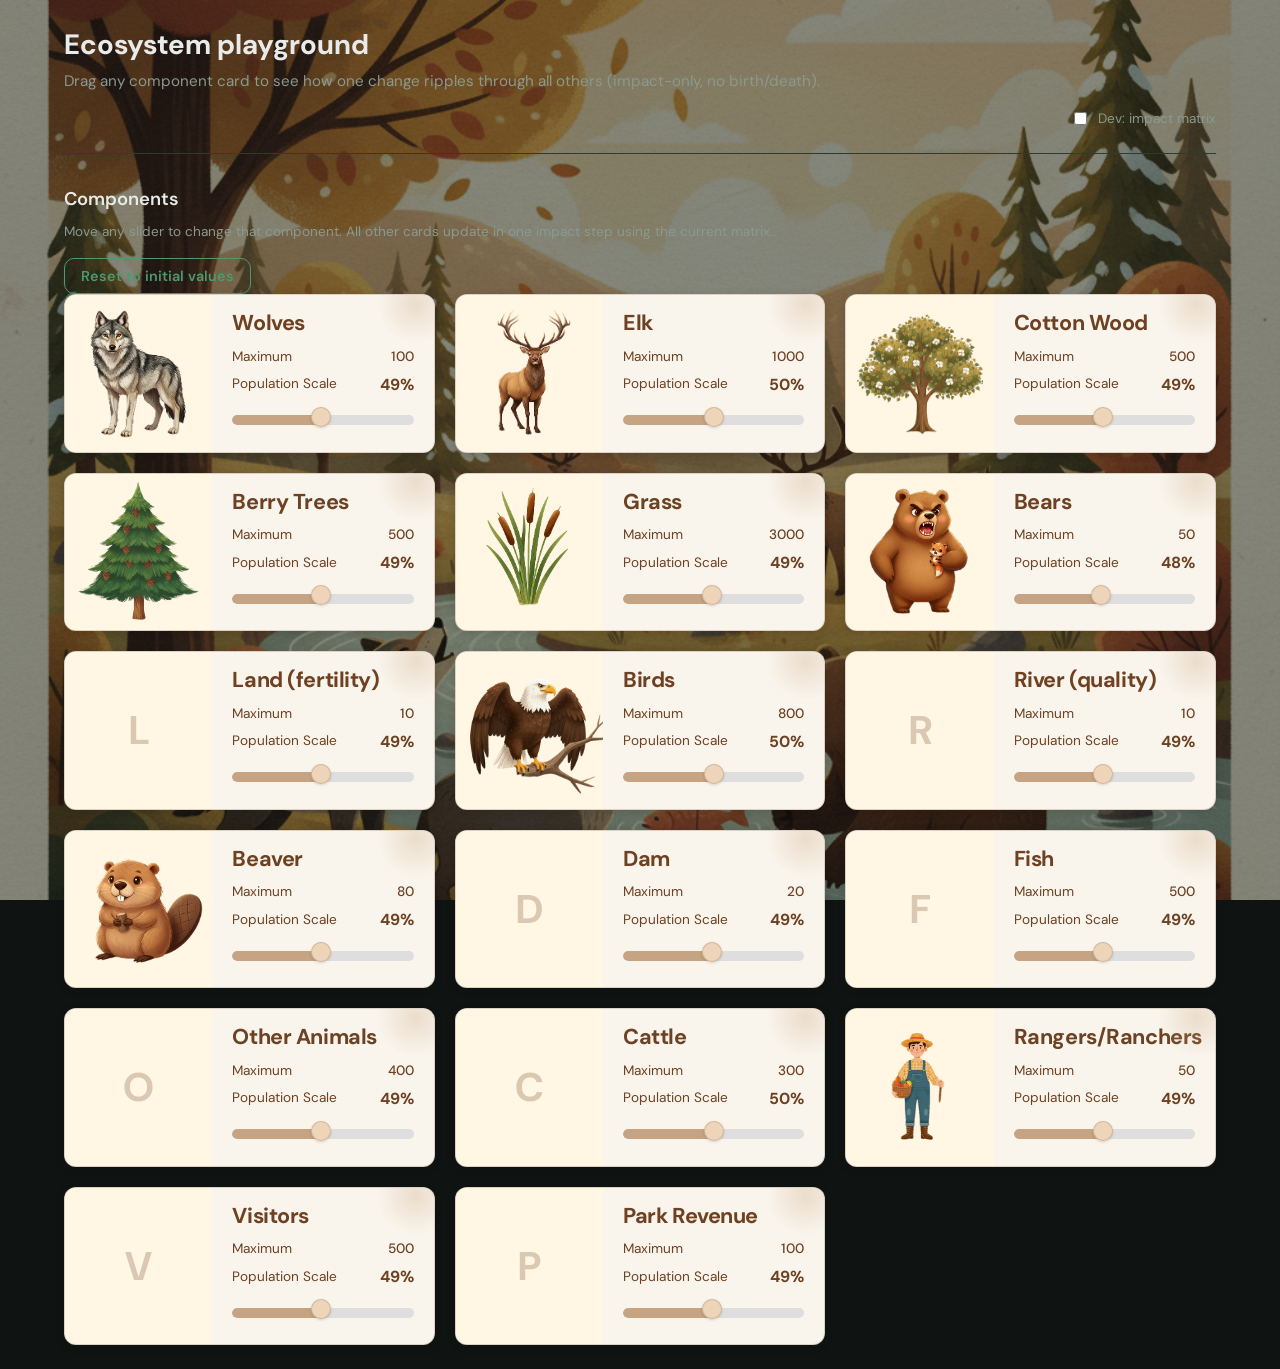
==== playground/index.html @ 6531373d "Added a new playground for the ecosystem. Add background image documentation and new card images for" ====
<!DOCTYPE html>
<html lang="en">
<head>
  <meta charset="UTF-8" />
  <meta name="viewport" content="width=device-width, initial-scale=1.0" />
  <title>Ecosystem Playground</title>
  <link rel="preconnect" href="https://fonts.googleapis.com" />
  <link rel="preconnect" href="https://fonts.gstatic.com" crossorigin />
  <link href="https://fonts.googleapis.com/css2?family=DM+Sans:ital,opsz,wght@0,9..40,400;0,9..40,600;0,9..40,700;1,9..40,400&family=JetBrains+Mono:wght@400;500&display=swap" rel="stylesheet" />
  <link rel="stylesheet" href="../styles/main.css" />
</head>
<body>
  <div class="app">
    <header class="header">
      <h1>Ecosystem playground</h1>
      <p class="tagline">Drag any component card to see how one change ripples through all others (impact-only, no birth/death).</p>
      <div class="controls-top">
        <label class="dev-toggle">
          <input type="checkbox" id="playground-dev-toggle" />
          <span>Dev: impact matrix</span>
        </label>
      </div>
    </header>

    <main class="main">
      <section class="dashboard">
        <h2>Components</h2>
        <p class="hint">Move any slider to change that component. All other cards update in one impact step using the current matrix.</p>
        <button type="button" id="playground-reset" class="btn btn-outline">Reset to initial values</button>
        <div id="playground-cards" class="component-cards"></div>
      </section>

      <section id="playground-dev-panel" class="dev-panel hidden">
        <h2>Developer: impact factors (playground)</h2>
        <p class="hint">Row = source, Column = target. Changes affect only this playground, not the main simulator.</p>
        <div class="impact-scale">
          <button type="button" id="playground-export-impact" class="btn btn-outline">
            Export playground impact matrix
          </button>
        </div>
        <div id="playground-impact-grid" class="impact-grid"></div>
      </section>
    </main>
  </div>
  <script type="module" src="./app.js"></script>
</body>
</html>
---- styles/main.css ----
/* Yellowstone Ecosystem — gamified UI */

:root {
  --bg: #0f1412;
  --surface: #1a221c;
  --surface-hover: #232d26;
  --border: #2d3b32;
  --text: #e8ebe9;
  --text-muted: #8a9a8e;
  --accent: #4a9b6e;
  --accent-dim: #3d7d5a;
  --danger: #c75c5c;
  --warn: #c9a227;
  --radius: 10px;
  --font: 'DM Sans', system-ui, sans-serif;
  --font-mono: 'JetBrains Mono', monospace;
  /* Main simulator background image (50% opacity). Change this to use a different image. */
  --simulator-bg-image: url('../assets/card-images/simulator-background.png');
  --simulator-bg-opacity: 0.5;
}

* {
  box-sizing: border-box;
}

body {
  margin: 0;
  font-family: var(--font);
  background: var(--bg);
  color: var(--text);
  line-height: 1.5;
  min-height: 100vh;
  position: relative;
}

body::before {
  content: '';
  position: fixed;
  inset: 0;
  background-image: var(--simulator-bg-image);
  background-size: cover;
  background-position: center;
  background-repeat: no-repeat;
  opacity: var(--simulator-bg-opacity);
  z-index: -1;
  pointer-events: none;
}

.app {
  max-width: 1200px;
  margin: 0 auto;
  padding: 1.5rem;
}

.header {
  margin-bottom: 2rem;
  padding-bottom: 1.5rem;
  border-bottom: 1px solid var(--border);
}

.header h1 {
  margin: 0 0 0.25rem;
  font-size: 1.75rem;
  font-weight: 700;
  color: var(--text);
}

.tagline {
  margin: 0 0 1rem;
  color: var(--text-muted);
  font-size: 0.95rem;
}

.controls-top {
  display: flex;
  flex-wrap: wrap;
  align-items: center;
  gap: 0.75rem;
}

.btn {
  padding: 0.5rem 1rem;
  border: none;
  border-radius: var(--radius);
  font-family: var(--font);
  font-weight: 600;
  font-size: 0.9rem;
  cursor: pointer;
  transition: background 0.15s, opacity 0.15s;
}

.btn:disabled {
  opacity: 0.5;
  cursor: not-allowed;
}

.btn-primary {
  background: var(--accent);
  color: #fff;
}

.btn-primary:hover:not(:disabled) {
  background: var(--accent-dim);
}

.btn-secondary {
  background: var(--surface-hover);
  color: var(--text);
}

.btn-outline {
  background: transparent;
  color: var(--accent);
  border: 1px solid var(--accent);
}

.btn-outline:hover:not(:disabled) {
  background: rgba(74, 155, 110, 0.15);
}

.sim-time {
  margin-left: 0.5rem;
  font-size: 0.9rem;
  color: var(--text-muted);
}

.sim-time strong {
  color: var(--text);
  font-family: var(--font-mono);
}

.dev-toggle {
  margin-left: auto;
  display: flex;
  align-items: center;
  gap: 0.5rem;
  font-size: 0.85rem;
  color: var(--text-muted);
  cursor: pointer;
}

.dev-toggle input {
  accent-color: var(--accent);
}

.main {
  display: flex;
  flex-direction: column;
  gap: 2rem;
}

.dashboard h2,
.dev-panel h2 {
  margin: 0 0 0.5rem;
  font-size: 1.15rem;
  font-weight: 600;
}

.hint {
  margin: 0 0 1rem;
  font-size: 0.85rem;
  color: var(--text-muted);
}

.component-cards {
  display: grid;
  grid-template-columns: repeat(auto-fill, minmax(320px, 1fr));
  gap: 1.25rem;
}

.playground {
  padding: 1.25rem 1.25rem 1.5rem;
  background: rgba(15, 20, 18, 0.8);
  border-radius: var(--radius);
  border: 1px solid var(--border);
}

/* Actor card — Figma design: image left, info + Population Scale right, warm palette */
.actor-card {
  display: flex;
  border-radius: 12px;
  overflow: hidden;
  border: 1px solid rgba(109, 65, 34, 0.2);
  box-shadow: 0 2px 10px rgba(0, 0, 0, 0.12);
  background: #f9f5ed;
  transition: box-shadow 0.2s;
}

.actor-card:hover {
  box-shadow: 0 4px 16px rgba(0, 0, 0, 0.15);
}

.actor-card-media {
  width: 40%;
  min-height: 120px;
  background: #fff6e3;
  display: flex;
  align-items: center;
  justify-content: center;
  position: relative;
  overflow: hidden;
}

.actor-card-img {
  position: absolute;
  inset: 0;
  width: 100%;
  height: 100%;
  object-fit: cover;
  display: none;
}

.actor-card-placeholder {
  font-size: 2.5rem;
  font-weight: 700;
  color: rgba(109, 65, 34, 0.25);
  font-family: var(--font);
  position: relative;
  z-index: 0;
}

.actor-card-body {
  width: 60%;
  padding: 1rem 1.25rem;
  position: relative;
}

.actor-card-body::before {
  content: '';
  position: absolute;
  top: -20%;
  right: -10%;
  width: 80px;
  height: 80px;
  background: radial-gradient(circle, rgba(210, 175, 140, 0.35) 0%, transparent 70%);
  pointer-events: none;
}

.actor-card-title {
  margin: 0 0 0.6rem;
  font-size: 1.35rem;
  font-weight: 700;
  color: #6d4122;
  letter-spacing: -0.02em;
  line-height: 1.2;
}

.actor-card-row {
  display: flex;
  justify-content: space-between;
  align-items: center;
  margin-bottom: 0.35rem;
  font-size: 0.85rem;
  color: #6d4122;
}

.actor-card-label {
  font-weight: 400;
}

.actor-card-max {
  font-weight: 500;
}

.actor-card-scale-row {
  margin-bottom: 0.5rem;
}

.actor-card-pct {
  font-size: 1rem;
  font-weight: 700;
  color: #6d4122;
}

.actor-card-slider-wrap {
  position: relative;
  margin-top: 0.5rem;
}

.actor-card-track {
  position: absolute;
  top: 50%;
  left: 0;
  right: 0;
  height: 10px;
  transform: translateY(-50%);
  background: #dedede;
  border-radius: 5px;
  overflow: hidden;
  pointer-events: none;
}

.actor-card-fill {
  height: 100%;
  background: #c5a383;
  border-radius: 5px 0 0 5px;
  transition: width 0.12s ease;
}

.actor-card-slider {
  position: relative;
  width: 100%;
  height: 24px;
  margin: 0;
  -webkit-appearance: none;
  appearance: none;
  background: transparent;
  cursor: pointer;
}

.actor-card-slider::-webkit-slider-thumb {
  -webkit-appearance: none;
  width: 20px;
  height: 20px;
  border-radius: 50%;
  background: #eed4b9;
  border: 1px solid rgba(109, 65, 34, 0.2);
  box-shadow: 0 1px 3px rgba(0, 0, 0, 0.15);
  cursor: pointer;
}

.actor-card-slider::-moz-range-thumb {
  width: 20px;
  height: 20px;
  border-radius: 50%;
  background: #eed4b9;
  border: 1px solid rgba(109, 65, 34, 0.2);
  box-shadow: 0 1px 3px rgba(0, 0, 0, 0.15);
  cursor: pointer;
}

.dev-panel {
  background: var(--surface);
  border: 1px solid var(--border);
  border-radius: var(--radius);
  padding: 1.25rem;
}

.dev-panel.hidden {
  display: none;
}

.impact-scale {
  margin-bottom: 1rem;
  display: flex;
  flex-wrap: wrap;
  align-items: center;
  gap: 0.75rem;
}

.impact-scale label {
  display: flex;
  align-items: center;
  gap: 0.5rem;
  font-size: 0.9rem;
}

.dev-panel code {
  font-family: var(--font-mono);
  font-size: 0.85em;
  background: var(--bg);
  padding: 0.1rem 0.3rem;
  border-radius: 4px;
}

.impact-scale input[type="range"] {
  flex: 1;
  max-width: 200px;
  accent-color: var(--accent);
}

.impact-grid {
  display: grid;
  gap: 2px;
  font-size: 0.7rem;
  overflow-x: auto;
}

.impact-grid .impact-row {
  display: contents;
}

.impact-grid .impact-row > * {
  min-width: 36px;
}

.impact-cell {
  padding: 0.2rem;
  text-align: center;
  background: var(--bg);
  border-radius: 4px;
  min-width: 36px;
}

.impact-cell.header {
  background: var(--surface-hover);
  font-weight: 600;
  color: var(--text-muted);
}

.impact-cell input {
  width: 100%;
  padding: 0.15rem;
  font-size: 0.65rem;
  font-family: var(--font-mono);
  background: var(--surface);
  border: 1px solid var(--border);
  border-radius: 4px;
  color: var(--text);
}

.impact-cell input:focus {
  outline: none;
  border-color: var(--accent);
}

.impact-cell.zero input {
  color: var(--text-muted);
}

/* Path impact (discrete path view) */
.path-impact-section {
  margin-top: 2rem;
  padding: 1.25rem;
  background: var(--surface);
  border: 1px solid var(--border);
  border-radius: var(--radius);
}

.path-impact-section h2 {
  margin: 0 0 0.5rem;
  font-size: 1.15rem;
}

.path-impact-controls {
  display: flex;
  flex-wrap: wrap;
  align-items: center;
  gap: 0.75rem;
  margin-bottom: 1rem;
}

.path-impact-controls label {
  display: flex;
  align-items: center;
  gap: 0.35rem;
  font-size: 0.95rem;
  color: var(--text-muted);
}

.path-impact-controls select {
  padding: 0.35rem 0.5rem;
  font-size: 0.9rem;
  background: var(--bg);
  border: 1px solid var(--border);
  border-radius: 6px;
  color: var(--text);
}

.path-impact-controls input[type="number"] {
  width: 4rem;
  padding: 0.35rem;
  font-size: 0.9rem;
  font-family: var(--font-mono);
  background: var(--bg);
  border: 1px solid var(--border);
  border-radius: 6px;
  color: var(--text);
}

.path-impact-section h3 {
  margin: 1rem 0 0.5rem;
  font-size: 1rem;
}

.path-impact-table-wrap {
  margin-bottom: 1rem;
}

.path-impact-table {
  width: 100%;
  max-width: 24rem;
  border-collapse: collapse;
  font-size: 0.85rem;
}

.path-impact-table th,
.path-impact-table td {
  padding: 0.4rem 0.6rem;
  text-align: left;
  border: 1px solid var(--border);
}

.path-impact-table thead {
  background: var(--surface-hover);
}

.path-impact-result.hidden {
  display: none;
}

.path-impact-result {
  margin-top: 0.75rem;
  font-size: 0.95rem;
}
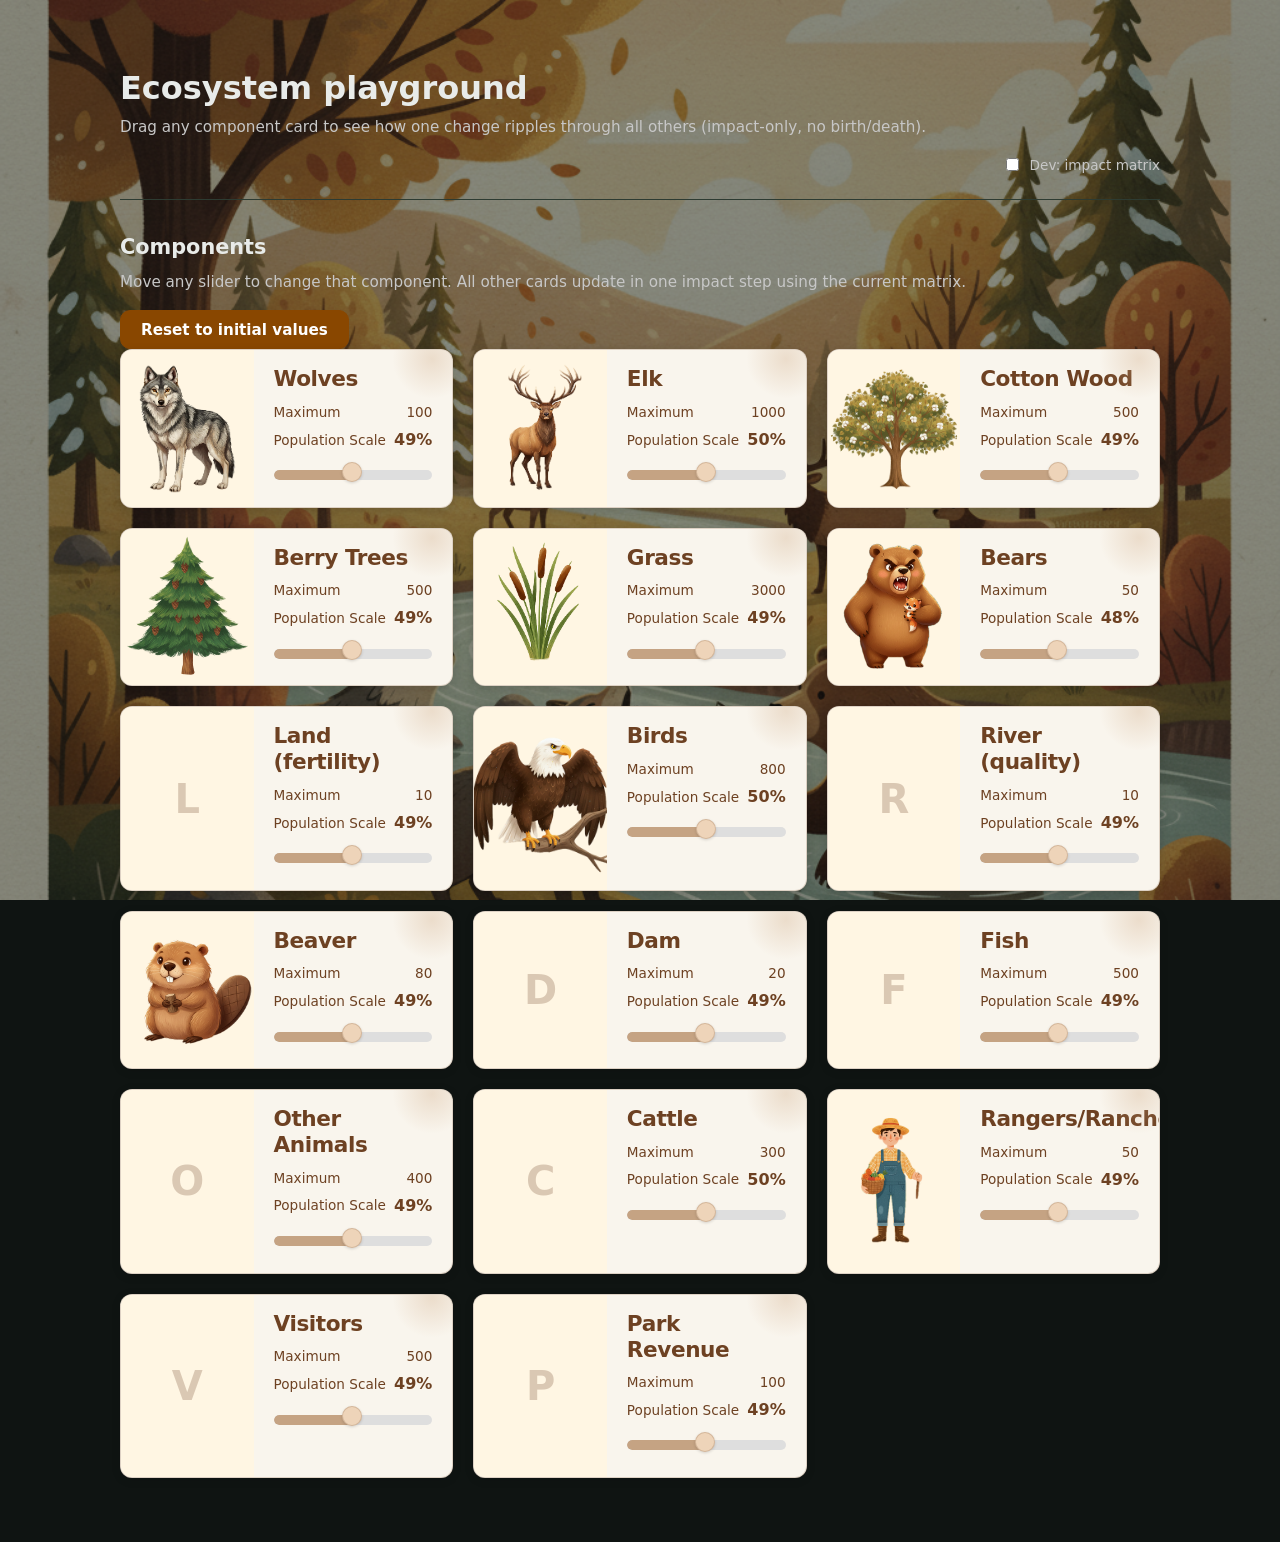
==== commit ed6eabc7: "Refactor playground layout and styles for improved usability. Update CSS variables for color scheme," ====
--- a/playground/index.html
+++ b/playground/index.html
@@ -1,48 +1,48 @@
-<!DOCTYPE html>
-<html lang="en">
-<head>
-  <meta charset="UTF-8" />
-  <meta name="viewport" content="width=device-width, initial-scale=1.0" />
-  <title>Ecosystem Playground</title>
-  <link rel="preconnect" href="https://fonts.googleapis.com" />
-  <link rel="preconnect" href="https://fonts.gstatic.com" crossorigin />
-  <link href="https://fonts.googleapis.com/css2?family=DM+Sans:ital,opsz,wght@0,9..40,400;0,9..40,600;0,9..40,700;1,9..40,400&family=JetBrains+Mono:wght@400;500&display=swap" rel="stylesheet" />
-  <link rel="stylesheet" href="../styles/main.css" />
-</head>
-<body>
-  <div class="app">
-    <header class="header">
-      <h1>Ecosystem playground</h1>
-      <p class="tagline">Drag any component card to see how one change ripples through all others (impact-only, no birth/death).</p>
-      <div class="controls-top">
-        <label class="dev-toggle">
-          <input type="checkbox" id="playground-dev-toggle" />
-          <span>Dev: impact matrix</span>
-        </label>
-      </div>
-    </header>
-
-    <main class="main">
-      <section class="dashboard">
-        <h2>Components</h2>
-        <p class="hint">Move any slider to change that component. All other cards update in one impact step using the current matrix.</p>
-        <button type="button" id="playground-reset" class="btn btn-outline">Reset to initial values</button>
-        <div id="playground-cards" class="component-cards"></div>
-      </section>
-
-      <section id="playground-dev-panel" class="dev-panel hidden">
-        <h2>Developer: impact factors (playground)</h2>
-        <p class="hint">Row = source, Column = target. Changes affect only this playground, not the main simulator.</p>
-        <div class="impact-scale">
-          <button type="button" id="playground-export-impact" class="btn btn-outline">
-            Export playground impact matrix
-          </button>
-        </div>
-        <div id="playground-impact-grid" class="impact-grid"></div>
-      </section>
-    </main>
-  </div>
-  <script type="module" src="./app.js"></script>
-</body>
-</html>
-
+<!DOCTYPE html>
+<html lang="en">
+<head>
+  <meta charset="UTF-8" />
+  <meta name="viewport" content="width=device-width, initial-scale=1.0" />
+  <title>Ecosystem Playground</title>
+  <link rel="preconnect" href="https://fonts.googleapis.com" />
+  <link rel="preconnect" href="https://fonts.gstatic.com" crossorigin />
+  <link href="https://fonts.googleapis.com/css2?family=DM+Sans:ital,opsz,wght@0,9..40,400;0,9..40,600;0,9..40,700;1,9..40,400&family=JetBrains+Mono:wght@400;500&display=swap" rel="stylesheet" />
+  <link rel="stylesheet" href="../styles/main.css" />
+</head>
+<body>
+  <div class="app playground-root">
+    <header class="header">
+      <h1>Ecosystem playground</h1>
+      <p class="tagline">Drag any component card to see how one change ripples through all others (impact-only, no birth/death).</p>
+      <div class="controls-top">
+        <label class="dev-toggle">
+          <input type="checkbox" id="playground-dev-toggle" />
+          <span>Dev: impact matrix</span>
+        </label>
+      </div>
+    </header>
+
+    <main class="main">
+      <section class="dashboard">
+        <h2>Components</h2>
+        <p class="hint">Move any slider to change that component. All other cards update in one impact step using the current matrix.</p>
+        <button type="button" id="playground-reset" class="btn btn-outline">Reset to initial values</button>
+        <div id="playground-cards" class="component-cards"></div>
+      </section>
+
+      <section id="playground-dev-panel" class="dev-panel hidden">
+        <h2>Developer: impact factors (playground)</h2>
+        <p class="hint">Row = source, Column = target. Changes affect only this playground, not the main simulator.</p>
+        <div class="impact-scale">
+          <button type="button" id="playground-export-impact" class="btn btn-outline">
+            Export playground impact matrix
+          </button>
+        </div>
+        <div id="playground-impact-grid" class="impact-grid"></div>
+      </section>
+    </main>
+  </div>
+  <script type="module" src="./app.js"></script>
+</body>
+</html>
+
--- a/styles/main.css
+++ b/styles/main.css
@@ -6,13 +6,13 @@
   --surface-hover: #232d26;
   --border: #2d3b32;
   --text: #e8ebe9;
-  --text-muted: #8a9a8e;
-  --accent: #4a9b6e;
-  --accent-dim: #3d7d5a;
+  --text-muted: #c7c7c7; /* Earlier it was #8a9a8e */
+  --accent: #894700; /* Earlier it was #4a9b6e */
+  --accent-dim: #dc974e;  /* Earlier it was #3d7d5a */
   --danger: #c75c5c;
   --warn: #c9a227;
   --radius: 10px;
-  --font: 'DM Sans', system-ui, sans-serif;
+  --font: 'Gorditas', system-ui, sans-serif; /* Earlier it was 'DM Sans', system-ui, sans-serif */
   --font-mono: 'JetBrains Mono', monospace;
   /* Main simulator background image (50% opacity). Change this to use a different image. */
   --simulator-bg-image: url('../assets/card-images/simulator-background.png');
@@ -52,6 +52,11 @@
   padding: 1.5rem;
 }
 
+.playground-root {
+  padding: 4rem 5rem;
+  /* Earlier it was 2 rem and 2.25 rem */
+}
+
 .header {
   margin-bottom: 2rem;
   padding-bottom: 1.5rem;
@@ -60,8 +65,8 @@
 
 .header h1 {
   margin: 0 0 0.25rem;
-  font-size: 1.75rem;
-  font-weight: 700;
+  font-size: 2rem; /* Earlier it was 1.75rem */
+  font-weight: 700; 
   color: var(--text);
 }
 
@@ -118,6 +123,19 @@
   background: rgba(74, 155, 110, 0.15);
 }
 
+/* Playground-specific button styling: filled, warm brown */
+.playground-root .btn-outline {
+  background: #894700;
+  color: #fff;
+  border-color: #894700;
+  padding: 0.6rem 1.25rem;
+  font-size: 0.95rem;
+}
+
+.playground-root .btn-outline:hover:not(:disabled) {
+  background: #6a3600;
+}
+
 .sim-time {
   margin-left: 0.5rem;
   font-size: 0.9rem;
@@ -156,10 +174,18 @@
   font-weight: 600;
 }
 
+.playground-root .dashboard h2 {
+  font-size: 1.3rem;
+}
+
 .hint {
   margin: 0 0 1rem;
   font-size: 0.85rem;
   color: var(--text-muted);
+}
+
+.playground-root .hint {
+  font-size: 0.95rem;
 }
 
 .component-cards {
@@ -173,6 +199,25 @@
   background: rgba(15, 20, 18, 0.8);
   border-radius: var(--radius);
   border: 1px solid var(--border);
+}
+
+/* Playground dev matrix styled in card theme colors */
+#playground-dev-panel {
+  background: #f9f5ed;
+  border-color: rgba(109, 65, 34, 0.25);
+  color: #6d4122;
+}
+
+#playground-dev-panel .impact-cell.header {
+  background: transparent;
+  color: #6d4122;
+  font-weight: 600;
+}
+
+#playground-dev-panel .impact-cell input {
+  background: #fff3e0;
+  border-color: rgba(109, 65, 34, 0.25);
+  color: #6d4122;
 }
 
 /* Actor card — Figma design: image left, info + Population Scale right, warm palette */
@@ -387,7 +432,7 @@
 .impact-cell {
   padding: 0.2rem;
   text-align: center;
-  background: var(--bg);
+  background: var(--text);
   border-radius: 4px;
   min-width: 36px;
 }
